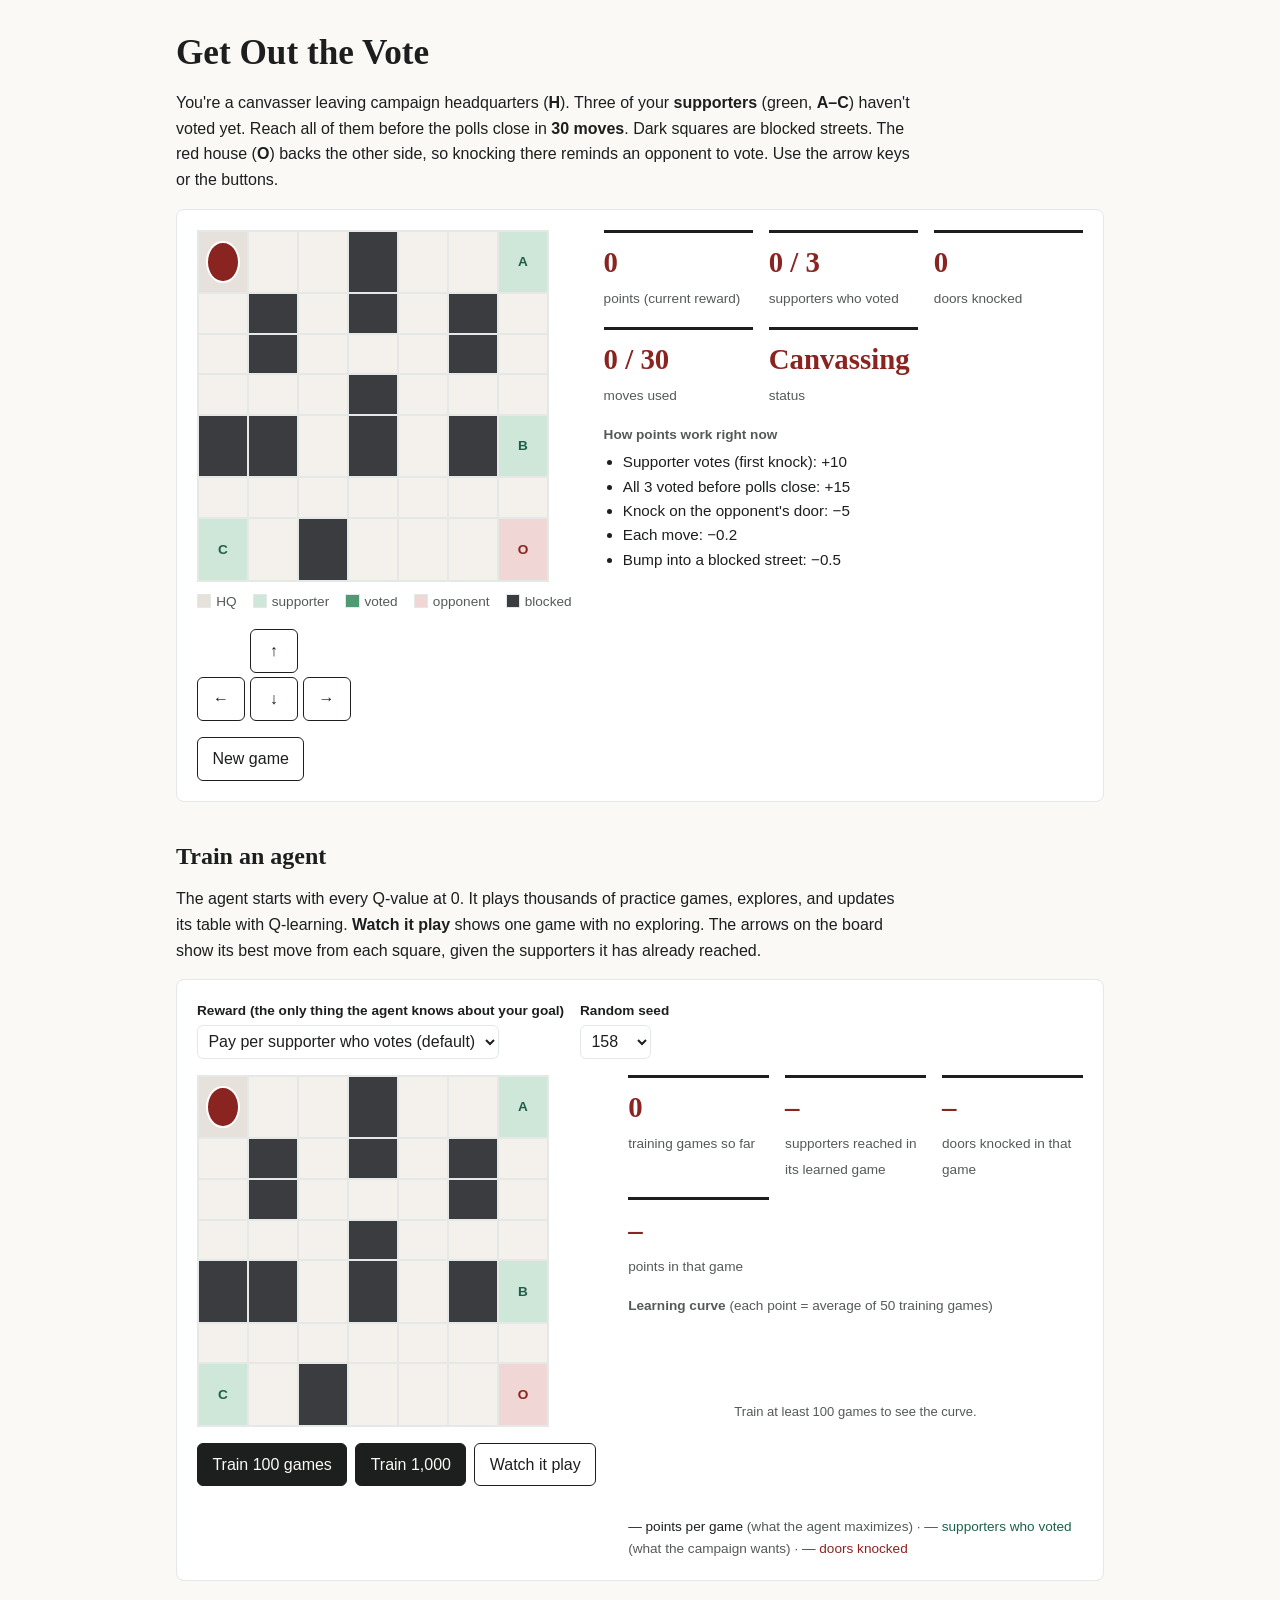
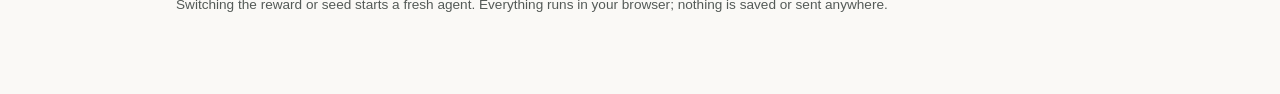
==== rl-game/index.html @ af79c5c8 "Add Get Out the Vote Q-learning game (Section 6 lab) Canvasser gridworld with a tabular Q-learning a" ====
<!doctype html>
<html lang="en">
<head>
<meta charset="utf-8">
<meta name="viewport" content="width=device-width, initial-scale=1">
<title>Get Out the Vote</title>
<style>
  :root {
    --text: #1c1f1e;
    --muted: #545a57;
    --bg: #faf9f6;
    --panel: #ffffff;
    --rule: #e4e8e6;
    --accent: #1f5f4a;
    --danger: #8a2420;
    --wall: #3a3c40;
    --cell: #f4f1ec;
    --hq: #e6e1da;
    --sup: #cfe7d8;
    --sup-done: #4f9a72;
    --opp: #f0d6d4;
    --agent: #8a2420;
    --serif: Georgia, "Times New Roman", serif;
    --sans: -apple-system, BlinkMacSystemFont, "Segoe UI", Roboto, Helvetica, Arial, sans-serif;
  }
  @media (prefers-color-scheme: dark) {
    :root {
      --text: #ecebe8; --muted: #a7aaa8; --bg: #161817; --panel: #1f2221; --rule: #333836;
      --accent: #6cc39a; --danger: #e07a73; --wall: #0b0c0d; --cell: #2a2d2c; --hq: #3b3d3b;
      --sup: #24473a; --sup-done: #4f9a72; --opp: #4d2a28; --agent: #e07a73;
    }
  }
  * { box-sizing: border-box; }
  body { margin: 0; background: var(--bg); color: var(--text); font-family: var(--sans); line-height: 1.6; }
  .wrap { max-width: 60rem; margin: 0 auto; padding: 2rem 16px 4rem; }
  h1, h2 { font-family: var(--serif); line-height: 1.2; }
  h1 { font-size: 2.2rem; margin: 0 0 .5rem; }
  h2 { font-size: 1.5rem; margin: 2.5rem 0 .5rem; }
  p { max-width: 46rem; }
  a { color: var(--accent); }
  .card { background: var(--panel); border: 1px solid var(--rule); border-radius: 8px; padding: 1.25rem; }
  .row { display: flex; gap: 2rem; flex-wrap: wrap; align-items: flex-start; }
  .board { display: grid; grid-template-columns: repeat(7, 1fr); width: min(100%, 22rem); aspect-ratio: 1;
           border: 1px solid var(--rule); }
  .c { background: var(--cell); border: 1px solid var(--rule); display: grid; place-items: center;
       font-weight: 700; font-size: .85rem; position: relative; }
  .c.wall { background: var(--wall); }
  .c.hq { background: var(--hq); }
  .c.sup { background: var(--sup); color: var(--accent); }
  .c.sup.done { background: var(--sup-done); color: #fff; }
  .c.opp { background: var(--opp); color: var(--danger); }
  .c .arrow { position: absolute; color: var(--muted); font-weight: 400; opacity: .7; }
  .c .dot { position: absolute; width: 70%; height: 70%; border-radius: 50%; background: var(--agent);
            border: 2px solid #fff; }
  .legend { display: flex; flex-wrap: wrap; gap: .3rem 1rem; font-size: .85rem; color: var(--muted); margin-top: .6rem; }
  .sw { display: inline-block; width: .9rem; height: .9rem; border: 1px solid var(--rule); vertical-align: -2px; margin-right: .3rem; }
  .stats { display: grid; grid-template-columns: repeat(auto-fit, minmax(8rem, 1fr)); gap: 1rem; flex: 1; min-width: 16rem; }
  .stat { border-top: 3px solid var(--text); padding-top: .4rem; }
  .stat b { display: block; font-family: var(--serif); font-size: 1.8rem; color: var(--danger); }
  .stat span { font-size: .85rem; color: var(--muted); }
  .pad { display: grid; grid-template-columns: repeat(3, 3rem); gap: .3rem; margin-top: 1rem; }
  button, select, input { font: inherit; }
  button { padding: .5rem .9rem; border-radius: 6px; border: 1.5px solid var(--text); background: var(--panel);
           color: var(--text); cursor: pointer; }
  button.primary { background: var(--text); color: var(--bg); }
  button:disabled { opacity: .5; cursor: default; }
  select, input { padding: .4rem; border-radius: 6px; border: 1px solid var(--rule); background: var(--panel); color: var(--text); }
  label { font-size: .85rem; font-weight: 600; display: block; margin-bottom: .2rem; }
  .controls { display: flex; flex-wrap: wrap; gap: 1rem; align-items: flex-end; margin-bottom: 1rem; }
  .btns { display: flex; flex-wrap: wrap; gap: .5rem; margin-top: 1rem; }
  ul.rules { margin: .3rem 0; padding-left: 1.2rem; font-size: .95rem; }
  canvas { width: 100%; height: 200px; display: block; }
  .key { font-size: .85rem; color: var(--muted); }
  .note { font-size: .85rem; color: var(--muted); }
</style>
</head>
<body>
<div class="wrap">
  <h1>Get Out the Vote</h1>
  <p>You're a canvasser leaving campaign headquarters (<b>H</b>). Three of your <b>supporters</b> (green, <b>A–C</b>)
  haven't voted yet. Reach all of them before the polls close in <b>30 moves</b>. Dark squares are blocked streets.
  The red house (<b>O</b>) backs the other side, so knocking there reminds an opponent to vote. Use the arrow keys or the buttons.</p>

  <div class="card">
    <div class="row">
      <div>
        <div class="board" id="playBoard"></div>
        <div class="legend">
          <span><i class="sw" style="background:var(--hq)"></i>HQ</span>
          <span><i class="sw" style="background:var(--sup)"></i>supporter</span>
          <span><i class="sw" style="background:var(--sup-done)"></i>voted</span>
          <span><i class="sw" style="background:var(--opp)"></i>opponent</span>
          <span><i class="sw" style="background:var(--wall)"></i>blocked</span>
        </div>
        <div class="pad">
          <span></span><button data-a="0" aria-label="up">↑</button><span></span>
          <button data-a="3" aria-label="left">←</button><button data-a="1" aria-label="down">↓</button><button data-a="2" aria-label="right">→</button>
        </div>
        <div class="btns"><button id="newGame">New game</button></div>
      </div>
      <div class="stats">
        <div class="stat"><b id="pScore">0</b><span>points (current reward)</span></div>
        <div class="stat"><b id="pVoters">0 / 3</b><span>supporters who voted</span></div>
        <div class="stat"><b id="pDoors">0</b><span>doors knocked</span></div>
        <div class="stat"><b id="pMoves">0 / 30</b><span>moves used</span></div>
        <div class="stat"><b id="pStatus">Canvassing</b><span>status</span></div>
        <div style="grid-column: 1 / -1">
          <div class="key"><b>How points work right now</b></div>
          <ul class="rules" id="rulesList"></ul>
        </div>
      </div>
    </div>
  </div>

  <h2>Train an agent</h2>
  <p>The agent starts with every Q-value at 0. It plays thousands of practice games, explores, and updates its table
  with Q-learning. <b>Watch it play</b> shows one game with no exploring. The arrows on the board show its best move
  from each square, given the supporters it has already reached.</p>

  <div class="card">
    <div class="controls">
      <div>
        <label for="rewardSel">Reward (the only thing the agent knows about your goal)</label>
        <select id="rewardSel">
          <option value="voters" selected>Pay per supporter who votes (default)</option>
          <option value="doors">Pay per door knocked</option>
        </select>
      </div>
      <div>
        <label for="seedSel">Random seed</label>
        <select id="seedSel"><option>158</option><option>1</option><option>42</option><option>2026</option></select>
      </div>
    </div>
    <div class="row">
      <div>
        <div class="board" id="agentBoard"></div>
        <div class="btns">
          <button class="primary" id="train100">Train 100 games</button>
          <button class="primary" id="train1000">Train 1,000</button>
          <button id="watch">Watch it play</button>
        </div>
      </div>
      <div class="stats">
        <div class="stat"><b id="aGames">0</b><span>training games so far</span></div>
        <div class="stat"><b id="aVoters">–</b><span>supporters reached in its learned game</span></div>
        <div class="stat"><b id="aDoors">–</b><span>doors knocked in that game</span></div>
        <div class="stat"><b id="aScore">–</b><span>points in that game</span></div>
        <div style="grid-column: 1 / -1">
          <div class="key"><b>Learning curve</b> (each point = average of 50 training games)</div>
          <canvas id="curve" width="600" height="200"></canvas>
          <div class="key"><span style="color:var(--text)">— points per game</span> (what the agent maximizes) ·
            <span style="color:var(--accent)">— supporters who voted</span> (what the campaign wants) ·
            <span style="color:var(--danger)">— doors knocked</span></div>
        </div>
      </div>
    </div>
  </div>
  <p class="note">Switching the reward or seed starts a fresh agent. Everything runs in your browser; nothing is saved or sent anywhere.</p>
</div>

<!-- Game + Q-learning engine. Plain JS so it also runs under Node for testing. -->
<script id="engine">
const W = 7, H = 7, MAX_MOVES = 30;
// # blocked, H headquarters, A/B/C supporters, O opponent household, . street
const MAP = [
  "H..#..A",
  ".#.#.#.",
  ".#...#.",
  "...#...",
  "##.#.#B",
  ".......",
  "C.#...O",
];
const SUPPORTERS = ["A", "B", "C"];
const MOVES = [[0, -1], [0, 1], [1, 0], [-1, 0]]; // up, down, right, left
const ARROWS = ["↑", "↓", "→", "←"];

const REWARDS = {
  // What the campaign actually wants: supporters who turn out.
  voters: {
    label: "Pay per supporter who votes",
    rules: ["Supporter votes (first knock): +10", "All 3 voted before polls close: +15",
            "Knock on the opponent's door: −5", "Each move: −0.2", "Bump into a blocked street: −0.5"],
    fn(ev) {
      let r = -0.2;
      if (ev.bump) r -= 0.5;
      if (ev.newVoter) r += 10;
      if (ev.opponent) r -= 5;
      if (ev.allDone) r += 15;
      return r;
    },
  },
  // Sounds reasonable ("reward effort, doors knocked is what we can measure") but is gameable:
  // re-knocking the same door counts every time, and opponents' doors count too.
  doors: {
    label: "Pay per door knocked",
    rules: ["Each door knocked (any house, any number of times): +2", "Each move: −0.2", "Bump into a blocked street: −0.5"],
    fn(ev) {
      let r = -0.2;
      if (ev.bump) r -= 0.5;
      if (ev.knock) r += 2;
      return r;
    },
  },
};

function newGame() {
  const g = { x: 0, y: 0, voted: 0, moves: 0, doors: 0, opponentKnocks: 0, done: false };
  return g;
}
function tile(x, y) { return MAP[y][x]; }
function stateIndex(g) { return (g.voted * H + g.y) * W + g.x; }
const N_STATES = 8 * W * H, N_ACTIONS = 4;

// Apply one move; returns the event record that reward functions read.
function step(g, a) {
  const [dx, dy] = MOVES[a];
  const nx = g.x + dx, ny = g.y + dy;
  const ev = { bump: false, knock: false, newVoter: false, opponent: false, allDone: false };
  if (nx < 0 || ny < 0 || nx >= W || ny >= H || tile(nx, ny) === "#") {
    ev.bump = true;
  } else {
    g.x = nx; g.y = ny;
    const t = tile(nx, ny);
    const si = SUPPORTERS.indexOf(t);
    if (si >= 0 || t === "O") { ev.knock = true; g.doors++; }
    if (t === "O") { ev.opponent = true; g.opponentKnocks++; }
    if (si >= 0 && !(g.voted & (1 << si))) {
      g.voted |= 1 << si; ev.newVoter = true;
      if (g.voted === 7) ev.allDone = true;
    }
  }
  g.moves++;
  if (ev.allDone || g.moves >= MAX_MOVES) g.done = true;
  return ev;
}
function votersOf(g) { return (g.voted & 1) + ((g.voted >> 1) & 1) + ((g.voted >> 2) & 1); }

function makeRng(seed) { // mulberry32
  let s = seed >>> 0;
  return () => { s = (s + 0x6D2B79F5) >>> 0; let t = s; t = Math.imul(t ^ (t >>> 15), t | 1);
    t ^= t + Math.imul(t ^ (t >>> 7), t | 61); return ((t ^ (t >>> 14)) >>> 0) / 4294967296; };
}

function makeAgent(rewardKey, seed) {
  return { rewardKey, rng: makeRng(seed), Q: new Float64Array(N_STATES * N_ACTIONS), games: 0,
           history: [], alpha: 0.2, gamma: 0.95 };
}
function greedy(agent, s) {
  let best = 0, bv = -Infinity;
  for (let a = 0; a < N_ACTIONS; a++) { const v = agent.Q[s * N_ACTIONS + a]; if (v > bv) { bv = v; best = a; } }
  return best;
}
// Exploration rate decays from 1.0 to 0.05 over the first 700 games.
function epsilon(agent) { return Math.max(0.05, 1 - agent.games / 700); }

function trainOne(agent) {
  const reward = REWARDS[agent.rewardKey].fn;
  const g = newGame();
  let total = 0;
  while (!g.done) {
    const s = stateIndex(g);
    const a = agent.rng() < epsilon(agent) ? Math.floor(agent.rng() * N_ACTIONS) : greedy(agent, s);
    const r = reward(step(g, a));
    total += r;
    const s2 = stateIndex(g);
    let target = r;
    if (!g.done) target += agent.gamma * agent.Q[s2 * N_ACTIONS + greedy(agent, s2)];
    const i = s * N_ACTIONS + a;
    agent.Q[i] += agent.alpha * (target - agent.Q[i]); // Q-learning update
  }
  agent.games++;
  agent.history.push({ points: total, voters: votersOf(g), doors: g.doors });
}
function train(agent, n) { for (let i = 0; i < n; i++) trainOne(agent); }

// One game with no exploring: what the agent has actually learned.
function playGreedy(agent) {
  const reward = REWARDS[agent.rewardKey].fn;
  const g = newGame(), path = [[g.x, g.y]];
  let points = 0;
  while (!g.done) { points += reward(step(g, greedy(agent, stateIndex(g)))); path.push([g.x, g.y]); }
  return { points, voters: votersOf(g), doors: g.doors, opponentKnocks: g.opponentKnocks, moves: g.moves, path };
}

if (typeof module !== "undefined") module.exports = { REWARDS, makeAgent, train, playGreedy, newGame, step, MAP };
</script>

<script>
(() => {
  const $ = (id) => document.getElementById(id);
  const fmt = (n) => (Math.round(n * 10) / 10).toString();

  function drawBoard(el, opts) {
    el.innerHTML = "";
    for (let y = 0; y < H; y++) for (let x = 0; x < W; x++) {
      const t = MAP[y][x], d = document.createElement("div");
      d.className = "c";
      if (t === "#") d.classList.add("wall");
      else if (t === "H") { d.classList.add("hq"); d.textContent = "H"; }
      else if (t === "O") { d.classList.add("opp"); d.textContent = "O"; }
      else if (SUPPORTERS.includes(t)) {
        d.classList.add("sup"); d.textContent = t;
        if (opts.voted & (1 << SUPPORTERS.indexOf(t))) d.classList.add("done");
      }
      if (opts.arrows && t !== "#" && !(x === opts.x && y === opts.y)) {
        const s = (opts.voted * H + y) * W + x, a = greedy(opts.agent, s);
        const qs = opts.agent.Q.slice(s * 4, s * 4 + 4);
        if (qs.some((v) => v !== 0) && !d.textContent) {
          const ar = document.createElement("span"); ar.className = "arrow"; ar.textContent = ARROWS[a]; d.appendChild(ar);
        }
      }
      if (x === opts.x && y === opts.y) { const dot = document.createElement("span"); dot.className = "dot"; d.appendChild(dot); }
      el.appendChild(d);
    }
  }

  // ---- Human play ----
  let pg, pPoints;
  function renderRules() {
    $("rulesList").innerHTML = REWARDS[$("rewardSel").value].rules.map((r) => `<li>${r}</li>`).join("");
  }
  function resetPlay() { pg = newGame(); pPoints = 0; renderPlay(); }
  function renderPlay() {
    drawBoard($("playBoard"), { x: pg.x, y: pg.y, voted: pg.voted });
    $("pScore").textContent = fmt(pPoints);
    $("pVoters").textContent = `${votersOf(pg)} / 3`;
    $("pDoors").textContent = pg.doors;
    $("pMoves").textContent = `${pg.moves} / ${MAX_MOVES}`;
    $("pStatus").textContent = !pg.done ? "Canvassing" : pg.voted === 7 ? "All voted!" : "Polls closed";
  }
  function humanMove(a) {
    if (pg.done) return;
    pPoints += REWARDS[$("rewardSel").value].fn(step(pg, a));
    renderPlay();
  }
  document.querySelectorAll(".pad button").forEach((b) => b.addEventListener("click", () => humanMove(+b.dataset.a)));
  const KEYS = { ArrowUp: 0, ArrowDown: 1, ArrowRight: 2, ArrowLeft: 3 };
  document.addEventListener("keydown", (e) => {
    if (e.key in KEYS && !/SELECT|INPUT/.test(document.activeElement.tagName)) { e.preventDefault(); humanMove(KEYS[e.key]); }
  });
  $("newGame").addEventListener("click", resetPlay);

  // ---- Agent ----
  let agent, anim = null;
  function resetAgent() {
    stopAnim();
    agent = makeAgent($("rewardSel").value, +$("seedSel").value);
    ["aVoters", "aDoors", "aScore"].forEach((id) => ($(id).textContent = "–"));
    renderAgent();
  }
  function renderAgent(pos) {
    const p = pos || { x: 0, y: 0, voted: 0 };
    drawBoard($("agentBoard"), { ...p, arrows: agent.games > 0, agent });
    $("aGames").textContent = agent.games.toLocaleString();
    drawCurve();
  }
  function showLearned() {
    const r = playGreedy(agent);
    $("aVoters").textContent = `${r.voters} / 3`;
    $("aDoors").textContent = r.doors;
    $("aScore").textContent = fmt(r.points);
    return r;
  }
  function doTrain(n) { stopAnim(); train(agent, n); showLearned(); renderAgent(); }
  $("train100").addEventListener("click", () => doTrain(100));
  $("train1000").addEventListener("click", () => doTrain(1000));
  $("watch").addEventListener("click", () => {
    stopAnim();
    const r = showLearned();
    const g = newGame(); let i = 0;
    const acts = [];
    // replay greedily so we can track the voted mask along the way
    const sim = newGame();
    while (!sim.done) { const a = greedy(agent, (sim.voted * H + sim.y) * W + sim.x); step(sim, a); acts.push(a); }
    renderAgent({ x: g.x, y: g.y, voted: g.voted });
    anim = setInterval(() => {
      if (i >= acts.length) return stopAnim();
      step(g, acts[i++]); renderAgent({ x: g.x, y: g.y, voted: g.voted });
    }, 180);
  });
  function stopAnim() { if (anim) { clearInterval(anim); anim = null; } }

  function drawCurve() {
    const cv = $("curve"), ctx = cv.getContext("2d");
    const dpr = window.devicePixelRatio || 1, w = cv.clientWidth || 600, h = 200;
    cv.width = w * dpr; cv.height = h * dpr; ctx.setTransform(dpr, 0, 0, dpr, 0, 0);
    ctx.clearRect(0, 0, w, h);
    const css = getComputedStyle(document.documentElement);
    const col = (v) => css.getPropertyValue(v).trim();
    const hist = agent.history, B = 50, n = Math.floor(hist.length / B);
    if (n < 2) {
      ctx.fillStyle = col("--muted"); ctx.font = "13px sans-serif"; ctx.textAlign = "center";
      ctx.fillText("Train at least 100 games to see the curve.", w / 2, h / 2); return;
    }
    const avg = (k) => Array.from({ length: n }, (_, i) => {
      let s = 0; for (let j = i * B; j < (i + 1) * B; j++) s += hist[j][k]; return s / B; });
    const series = [
      { d: avg("points"), c: col("--text") },
      { d: avg("voters"), c: col("--accent"), max: 3 },
      { d: avg("doors"), c: col("--danger") },
    ];
    ctx.strokeStyle = col("--rule"); ctx.beginPath(); ctx.moveTo(0, h - 1); ctx.lineTo(w, h - 1); ctx.stroke();
    for (const s of series) {
      const lo = Math.min(0, ...s.d), hi = Math.max(s.max || 0, ...s.d, 1);
      ctx.strokeStyle = s.c; ctx.lineWidth = 2; ctx.beginPath();
      s.d.forEach((v, i) => { const X = (i / (n - 1)) * (w - 8) + 4, Y = h - 6 - ((v - lo) / (hi - lo)) * (h - 12);
        i ? ctx.lineTo(X, Y) : ctx.moveTo(X, Y); });
      ctx.stroke();
    }
  }

  $("rewardSel").addEventListener("change", () => { renderRules(); resetPlay(); resetAgent(); });
  $("seedSel").addEventListener("change", resetAgent);
  window.addEventListener("resize", drawCurve);
  renderRules(); resetPlay(); resetAgent();
})();
</script>
</body>
</html>
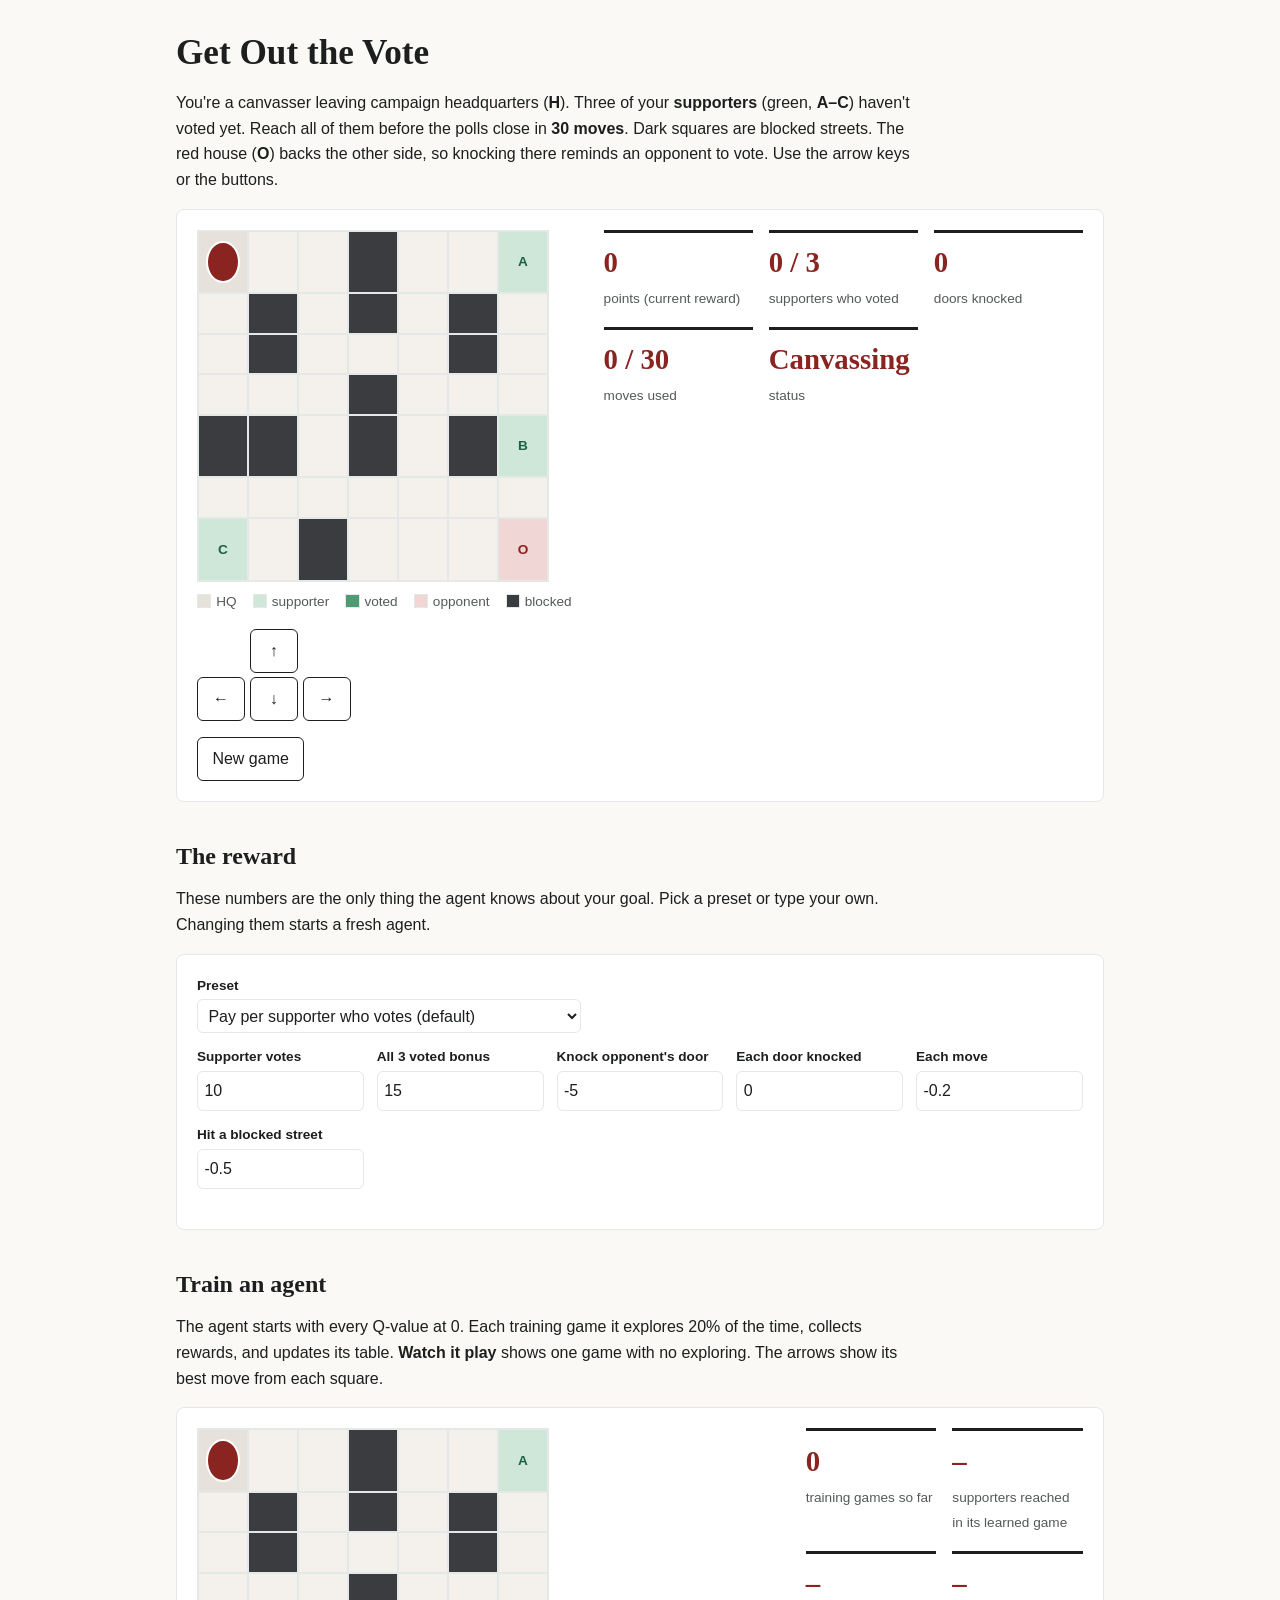
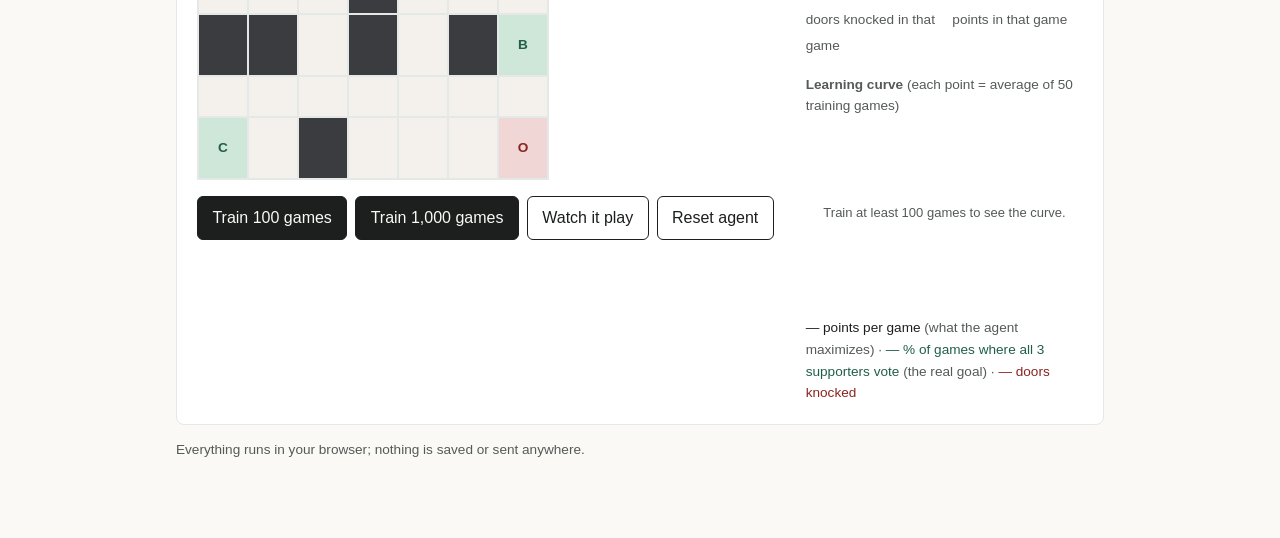
==== commit 4dc2c8fb: "Match Get Out the Vote to lab spec Editable reward() terms with presets, fixed epsilon 0.2 with rand" ====
--- a/rl-game/index.html
+++ b/rl-game/index.html
@@ -37,7 +37,6 @@
   h1 { font-size: 2.2rem; margin: 0 0 .5rem; }
   h2 { font-size: 1.5rem; margin: 2.5rem 0 .5rem; }
   p { max-width: 46rem; }
-  a { color: var(--accent); }
   .card { background: var(--panel); border: 1px solid var(--rule); border-radius: 8px; padding: 1.25rem; }
   .row { display: flex; gap: 2rem; flex-wrap: wrap; align-items: flex-start; }
   .board { display: grid; grid-template-columns: repeat(7, 1fr); width: min(100%, 22rem); aspect-ratio: 1;
@@ -63,12 +62,10 @@
   button { padding: .5rem .9rem; border-radius: 6px; border: 1.5px solid var(--text); background: var(--panel);
            color: var(--text); cursor: pointer; }
   button.primary { background: var(--text); color: var(--bg); }
-  button:disabled { opacity: .5; cursor: default; }
-  select, input { padding: .4rem; border-radius: 6px; border: 1px solid var(--rule); background: var(--panel); color: var(--text); }
+  select, input { padding: .4rem; border-radius: 6px; border: 1px solid var(--rule); background: var(--panel); color: var(--text); width: 100%; }
   label { font-size: .85rem; font-weight: 600; display: block; margin-bottom: .2rem; }
-  .controls { display: flex; flex-wrap: wrap; gap: 1rem; align-items: flex-end; margin-bottom: 1rem; }
+  .weights { display: grid; grid-template-columns: repeat(auto-fit, minmax(10rem, 1fr)); gap: .8rem; margin: .8rem 0 1.2rem; }
   .btns { display: flex; flex-wrap: wrap; gap: .5rem; margin-top: 1rem; }
-  ul.rules { margin: .3rem 0; padding-left: 1.2rem; font-size: .95rem; }
   canvas { width: 100%; height: 200px; display: block; }
   .key { font-size: .85rem; color: var(--muted); }
   .note { font-size: .85rem; color: var(--muted); }
@@ -104,40 +101,34 @@
         <div class="stat"><b id="pDoors">0</b><span>doors knocked</span></div>
         <div class="stat"><b id="pMoves">0 / 30</b><span>moves used</span></div>
         <div class="stat"><b id="pStatus">Canvassing</b><span>status</span></div>
-        <div style="grid-column: 1 / -1">
-          <div class="key"><b>How points work right now</b></div>
-          <ul class="rules" id="rulesList"></ul>
-        </div>
       </div>
     </div>
   </div>
 
+  <h2>The reward</h2>
+  <p>These numbers are the only thing the agent knows about your goal. Pick a preset or type your own. Changing them starts a fresh agent.</p>
+  <div class="card">
+    <label for="preset">Preset</label>
+    <select id="preset" style="max-width:24rem">
+      <option value="voters" selected>Pay per supporter who votes (default)</option>
+      <option value="doors">Pay per door knocked</option>
+    </select>
+    <div class="weights" id="weights"></div>
+  </div>
+
   <h2>Train an agent</h2>
-  <p>The agent starts with every Q-value at 0. It plays thousands of practice games, explores, and updates its table
-  with Q-learning. <b>Watch it play</b> shows one game with no exploring. The arrows on the board show its best move
-  from each square, given the supporters it has already reached.</p>
+  <p>The agent starts with every Q-value at 0. Each training game it explores 20% of the time, collects rewards, and
+  updates its table. <b>Watch it play</b> shows one game with no exploring. The arrows show its best move from each square.</p>
 
   <div class="card">
-    <div class="controls">
-      <div>
-        <label for="rewardSel">Reward (the only thing the agent knows about your goal)</label>
-        <select id="rewardSel">
-          <option value="voters" selected>Pay per supporter who votes (default)</option>
-          <option value="doors">Pay per door knocked</option>
-        </select>
-      </div>
-      <div>
-        <label for="seedSel">Random seed</label>
-        <select id="seedSel"><option>158</option><option>1</option><option>42</option><option>2026</option></select>
-      </div>
-    </div>
     <div class="row">
       <div>
         <div class="board" id="agentBoard"></div>
         <div class="btns">
           <button class="primary" id="train100">Train 100 games</button>
-          <button class="primary" id="train1000">Train 1,000</button>
+          <button class="primary" id="train1000">Train 1,000 games</button>
           <button id="watch">Watch it play</button>
+          <button id="resetAgent">Reset agent</button>
         </div>
       </div>
       <div class="stats">
@@ -149,17 +140,40 @@
           <div class="key"><b>Learning curve</b> (each point = average of 50 training games)</div>
           <canvas id="curve" width="600" height="200"></canvas>
           <div class="key"><span style="color:var(--text)">— points per game</span> (what the agent maximizes) ·
-            <span style="color:var(--accent)">— supporters who voted</span> (what the campaign wants) ·
+            <span style="color:var(--accent)">— % of games where all 3 supporters vote</span> (the real goal) ·
             <span style="color:var(--danger)">— doors knocked</span></div>
         </div>
       </div>
     </div>
   </div>
-  <p class="note">Switching the reward or seed starts a fresh agent. Everything runs in your browser; nothing is saved or sent anywhere.</p>
+  <p class="note">Everything runs in your browser; nothing is saved or sent anywhere.</p>
 </div>
 
 <!-- Game + Q-learning engine. Plain JS so it also runs under Node for testing. -->
 <script id="engine">
+// ---- Reward: the points for one move. `ev` says what happened, `w` holds the numbers set on the page. ----
+function reward(ev, w) {
+  let r = w.move;                       // every move costs a little, so shorter routes are better
+  if (ev.bump) r += w.bump;             // walking into a blocked street
+  if (ev.knock) r += w.door;            // any door knocked, including repeat knocks
+  if (ev.newVoter) r += w.voter;        // a supporter votes (first knock on their door only)
+  if (ev.opponent) r += w.opponent;     // knocking the opponent's door reminds them to vote
+  if (ev.allDone) r += w.allDone;       // all three supporters voted before polls close
+  return r;
+}
+
+const REWARD_TERMS = [
+  ["voter", "Supporter votes"], ["allDone", "All 3 voted bonus"], ["opponent", "Knock opponent's door"],
+  ["door", "Each door knocked"], ["move", "Each move"], ["bump", "Hit a blocked street"],
+];
+const PRESETS = {
+  // What the campaign actually wants: supporters who turn out.
+  voters: { voter: 10, allDone: 15, opponent: -5, door: 0, move: -0.2, bump: -0.5 },
+  // Sounds reasonable ("reward effort, doors knocked is what we can measure") but is gameable:
+  // re-knocking the same door counts every time.
+  doors:  { voter: 0, allDone: 0, opponent: 0, door: 2, move: -0.2, bump: -0.5 },
+};
+
 const W = 7, H = 7, MAX_MOVES = 30;
 // # blocked, H headquarters, A/B/C supporters, O opponent household, . street
 const MAP = [
@@ -175,44 +189,16 @@
 const MOVES = [[0, -1], [0, 1], [1, 0], [-1, 0]]; // up, down, right, left
 const ARROWS = ["↑", "↓", "→", "←"];
 
-const REWARDS = {
-  // What the campaign actually wants: supporters who turn out.
-  voters: {
-    label: "Pay per supporter who votes",
-    rules: ["Supporter votes (first knock): +10", "All 3 voted before polls close: +15",
-            "Knock on the opponent's door: −5", "Each move: −0.2", "Bump into a blocked street: −0.5"],
-    fn(ev) {
-      let r = -0.2;
-      if (ev.bump) r -= 0.5;
-      if (ev.newVoter) r += 10;
-      if (ev.opponent) r -= 5;
-      if (ev.allDone) r += 15;
-      return r;
-    },
-  },
-  // Sounds reasonable ("reward effort, doors knocked is what we can measure") but is gameable:
-  // re-knocking the same door counts every time, and opponents' doors count too.
-  doors: {
-    label: "Pay per door knocked",
-    rules: ["Each door knocked (any house, any number of times): +2", "Each move: −0.2", "Bump into a blocked street: −0.5"],
-    fn(ev) {
-      let r = -0.2;
-      if (ev.bump) r -= 0.5;
-      if (ev.knock) r += 2;
-      return r;
-    },
-  },
-};
-
-function newGame() {
-  const g = { x: 0, y: 0, voted: 0, moves: 0, doors: 0, opponentKnocks: 0, done: false };
-  return g;
-}
+// State = position x supporters already voted (3 yes/no flags).
+// 37 open squares x 8 combinations = 296 reachable states (392 slots in the table).
+const N_STATES = 8 * W * H, N_ACTIONS = 4;
+function stateIndex(g) { return (g.voted * H + g.y) * W + g.x; }
+
+function newGame() { return { x: 0, y: 0, voted: 0, moves: 0, doors: 0, opponentKnocks: 0, done: false }; }
 function tile(x, y) { return MAP[y][x]; }
-function stateIndex(g) { return (g.voted * H + g.y) * W + g.x; }
-const N_STATES = 8 * W * H, N_ACTIONS = 4;
-
-// Apply one move; returns the event record that reward functions read.
+function votersOf(g) { return (g.voted & 1) + ((g.voted >> 1) & 1) + ((g.voted >> 2) & 1); }
+
+// Apply one move; returns the event record that reward() reads.
 function step(g, a) {
   const [dx, dy] = MOVES[a];
   const nx = g.x + dx, ny = g.y + dy;
@@ -234,62 +220,74 @@
   if (ev.allDone || g.moves >= MAX_MOVES) g.done = true;
   return ev;
 }
-function votersOf(g) { return (g.voted & 1) + ((g.voted >> 1) & 1) + ((g.voted >> 2) & 1); }
-
-function makeRng(seed) { // mulberry32
+
+function makeRng(seed) { // mulberry32: seeded, so results are reproducible
   let s = seed >>> 0;
   return () => { s = (s + 0x6D2B79F5) >>> 0; let t = s; t = Math.imul(t ^ (t >>> 15), t | 1);
     t ^= t + Math.imul(t ^ (t >>> 7), t | 61); return ((t ^ (t >>> 14)) >>> 0) / 4294967296; };
 }
 
-function makeAgent(rewardKey, seed) {
-  return { rewardKey, rng: makeRng(seed), Q: new Float64Array(N_STATES * N_ACTIONS), games: 0,
-           history: [], alpha: 0.2, gamma: 0.95 };
-}
+// ---- Tabular Q-learning agent ----
+const EPSILON = 0.2, ALPHA = 0.2, GAMMA = 0.95, SEED = 158;
+function makeAgent(weights, seed = SEED) {
+  return { w: { ...weights }, rng: makeRng(seed), Q: new Float64Array(N_STATES * N_ACTIONS), games: 0, history: [] };
+}
+// Best action in state s; ties broken at random.
 function greedy(agent, s) {
-  let best = 0, bv = -Infinity;
-  for (let a = 0; a < N_ACTIONS; a++) { const v = agent.Q[s * N_ACTIONS + a]; if (v > bv) { bv = v; best = a; } }
-  return best;
-}
-// Exploration rate decays from 1.0 to 0.05 over the first 700 games.
-function epsilon(agent) { return Math.max(0.05, 1 - agent.games / 700); }
+  let best = [], bv = -Infinity;
+  for (let a = 0; a < N_ACTIONS; a++) {
+    const v = agent.Q[s * N_ACTIONS + a];
+    if (v > bv) { bv = v; best = [a]; } else if (v === bv) best.push(a);
+  }
+  return best.length === 1 ? best[0] : best[Math.floor(agent.rng() * best.length)];
+}
+function maxQ(agent, s) { let m = -Infinity; for (let a = 0; a < N_ACTIONS; a++) m = Math.max(m, agent.Q[s * N_ACTIONS + a]); return m; }
 
 function trainOne(agent) {
-  const reward = REWARDS[agent.rewardKey].fn;
   const g = newGame();
   let total = 0;
   while (!g.done) {
     const s = stateIndex(g);
-    const a = agent.rng() < epsilon(agent) ? Math.floor(agent.rng() * N_ACTIONS) : greedy(agent, s);
-    const r = reward(step(g, a));
+    const a = agent.rng() < EPSILON ? Math.floor(agent.rng() * N_ACTIONS) : greedy(agent, s);
+    const ev = step(g, a), r = reward(ev, agent.w);
     total += r;
-    const s2 = stateIndex(g);
-    let target = r;
-    if (!g.done) target += agent.gamma * agent.Q[s2 * N_ACTIONS + greedy(agent, s2)];
+    // Only "all 3 voted" truly ends the game. Running out of moves just cuts it off: the agent can't see
+    // the clock, so we still look ahead from where it stands instead of treating that square as an ending.
+    const target = ev.allDone ? r : r + GAMMA * maxQ(agent, stateIndex(g));
     const i = s * N_ACTIONS + a;
-    agent.Q[i] += agent.alpha * (target - agent.Q[i]); // Q-learning update
+    agent.Q[i] += ALPHA * (target - agent.Q[i]); // Q-learning update
   }
   agent.games++;
-  agent.history.push({ points: total, voters: votersOf(g), doors: g.doors });
+  agent.history.push({ points: total, goal: g.voted === 7 ? 1 : 0, doors: g.doors });
 }
 function train(agent, n) { for (let i = 0; i < n; i++) trainOne(agent); }
 
 // One game with no exploring: what the agent has actually learned.
 function playGreedy(agent) {
-  const reward = REWARDS[agent.rewardKey].fn;
-  const g = newGame(), path = [[g.x, g.y]];
+  const g = newGame(), path = [{ x: g.x, y: g.y, voted: g.voted }];
   let points = 0;
-  while (!g.done) { points += reward(step(g, greedy(agent, stateIndex(g)))); path.push([g.x, g.y]); }
+  while (!g.done) {
+    points += reward(step(g, greedy(agent, stateIndex(g))), agent.w);
+    path.push({ x: g.x, y: g.y, voted: g.voted });
+  }
   return { points, voters: votersOf(g), doors: g.doors, opponentKnocks: g.opponentKnocks, moves: g.moves, path };
 }
 
-if (typeof module !== "undefined") module.exports = { REWARDS, makeAgent, train, playGreedy, newGame, step, MAP };
+if (typeof module !== "undefined") module.exports = { reward, PRESETS, makeAgent, train, playGreedy, newGame, step, MAP };
 </script>
 
 <script>
 (() => {
   const $ = (id) => document.getElementById(id);
   const fmt = (n) => (Math.round(n * 10) / 10).toString();
+
+  // ---- Reward controls ----
+  $("weights").innerHTML = REWARD_TERMS.map(([k, label]) =>
+    `<div><label for="w-${k}">${label}</label><input type="number" step="0.1" id="w-${k}"></div>`).join("");
+  function setWeights(w) { for (const [k] of REWARD_TERMS) $("w-" + k).value = w[k]; }
+  function getWeights() {
+    const w = {}; for (const [k] of REWARD_TERMS) w[k] = parseFloat($("w-" + k).value) || 0; return w;
+  }
 
   function drawBoard(el, opts) {
     el.innerHTML = "";
@@ -303,11 +301,11 @@
         d.classList.add("sup"); d.textContent = t;
         if (opts.voted & (1 << SUPPORTERS.indexOf(t))) d.classList.add("done");
       }
-      if (opts.arrows && t !== "#" && !(x === opts.x && y === opts.y)) {
-        const s = (opts.voted * H + y) * W + x, a = greedy(opts.agent, s);
-        const qs = opts.agent.Q.slice(s * 4, s * 4 + 4);
-        if (qs.some((v) => v !== 0) && !d.textContent) {
-          const ar = document.createElement("span"); ar.className = "arrow"; ar.textContent = ARROWS[a]; d.appendChild(ar);
+      if (opts.agent && opts.agent.games > 0 && t !== "#" && !d.textContent && !(x === opts.x && y === opts.y)) {
+        const s = (opts.voted * H + y) * W + x, qs = opts.agent.Q.slice(s * 4, s * 4 + 4);
+        if (qs.some((v) => v !== 0)) {
+          const best = qs.indexOf(Math.max(...qs));
+          const ar = document.createElement("span"); ar.className = "arrow"; ar.textContent = ARROWS[best]; d.appendChild(ar);
         }
       }
       if (x === opts.x && y === opts.y) { const dot = document.createElement("span"); dot.className = "dot"; d.appendChild(dot); }
@@ -317,9 +315,6 @@
 
   // ---- Human play ----
   let pg, pPoints;
-  function renderRules() {
-    $("rulesList").innerHTML = REWARDS[$("rewardSel").value].rules.map((r) => `<li>${r}</li>`).join("");
-  }
   function resetPlay() { pg = newGame(); pPoints = 0; renderPlay(); }
   function renderPlay() {
     drawBoard($("playBoard"), { x: pg.x, y: pg.y, voted: pg.voted });
@@ -331,7 +326,7 @@
   }
   function humanMove(a) {
     if (pg.done) return;
-    pPoints += REWARDS[$("rewardSel").value].fn(step(pg, a));
+    pPoints += reward(step(pg, a), getWeights());
     renderPlay();
   }
   document.querySelectorAll(".pad button").forEach((b) => b.addEventListener("click", () => humanMove(+b.dataset.a)));
@@ -345,13 +340,13 @@
   let agent, anim = null;
   function resetAgent() {
     stopAnim();
-    agent = makeAgent($("rewardSel").value, +$("seedSel").value);
+    agent = makeAgent(getWeights());
     ["aVoters", "aDoors", "aScore"].forEach((id) => ($(id).textContent = "–"));
     renderAgent();
   }
   function renderAgent(pos) {
     const p = pos || { x: 0, y: 0, voted: 0 };
-    drawBoard($("agentBoard"), { ...p, arrows: agent.games > 0, agent });
+    drawBoard($("agentBoard"), { ...p, agent });
     $("aGames").textContent = agent.games.toLocaleString();
     drawCurve();
   }
@@ -365,19 +360,13 @@
   function doTrain(n) { stopAnim(); train(agent, n); showLearned(); renderAgent(); }
   $("train100").addEventListener("click", () => doTrain(100));
   $("train1000").addEventListener("click", () => doTrain(1000));
+  $("resetAgent").addEventListener("click", resetAgent);
   $("watch").addEventListener("click", () => {
     stopAnim();
-    const r = showLearned();
-    const g = newGame(); let i = 0;
-    const acts = [];
-    // replay greedily so we can track the voted mask along the way
-    const sim = newGame();
-    while (!sim.done) { const a = greedy(agent, (sim.voted * H + sim.y) * W + sim.x); step(sim, a); acts.push(a); }
-    renderAgent({ x: g.x, y: g.y, voted: g.voted });
-    anim = setInterval(() => {
-      if (i >= acts.length) return stopAnim();
-      step(g, acts[i++]); renderAgent({ x: g.x, y: g.y, voted: g.voted });
-    }, 180);
+    const { path } = showLearned();
+    let i = 0;
+    renderAgent(path[0]);
+    anim = setInterval(() => { if (++i >= path.length) return stopAnim(); renderAgent(path[i]); }, 180);
   });
   function stopAnim() { if (anim) { clearInterval(anim); anim = null; } }
 
@@ -397,12 +386,12 @@
       let s = 0; for (let j = i * B; j < (i + 1) * B; j++) s += hist[j][k]; return s / B; });
     const series = [
       { d: avg("points"), c: col("--text") },
-      { d: avg("voters"), c: col("--accent"), max: 3 },
+      { d: avg("goal"), c: col("--accent"), lo: 0, hi: 1 },
       { d: avg("doors"), c: col("--danger") },
     ];
     ctx.strokeStyle = col("--rule"); ctx.beginPath(); ctx.moveTo(0, h - 1); ctx.lineTo(w, h - 1); ctx.stroke();
     for (const s of series) {
-      const lo = Math.min(0, ...s.d), hi = Math.max(s.max || 0, ...s.d, 1);
+      const lo = s.lo ?? Math.min(0, ...s.d), hi = s.hi ?? Math.max(...s.d, 1);
       ctx.strokeStyle = s.c; ctx.lineWidth = 2; ctx.beginPath();
       s.d.forEach((v, i) => { const X = (i / (n - 1)) * (w - 8) + 4, Y = h - 6 - ((v - lo) / (hi - lo)) * (h - 12);
         i ? ctx.lineTo(X, Y) : ctx.moveTo(X, Y); });
@@ -410,10 +399,10 @@
     }
   }
 
-  $("rewardSel").addEventListener("change", () => { renderRules(); resetPlay(); resetAgent(); });
-  $("seedSel").addEventListener("change", resetAgent);
+  $("preset").addEventListener("change", () => { setWeights(PRESETS[$("preset").value]); resetPlay(); resetAgent(); });
+  $("weights").addEventListener("change", () => { resetPlay(); resetAgent(); });
   window.addEventListener("resize", drawCurve);
-  renderRules(); resetPlay(); resetAgent();
+  setWeights(PRESETS.voters); resetPlay(); resetAgent();
 })();
 </script>
 </body>
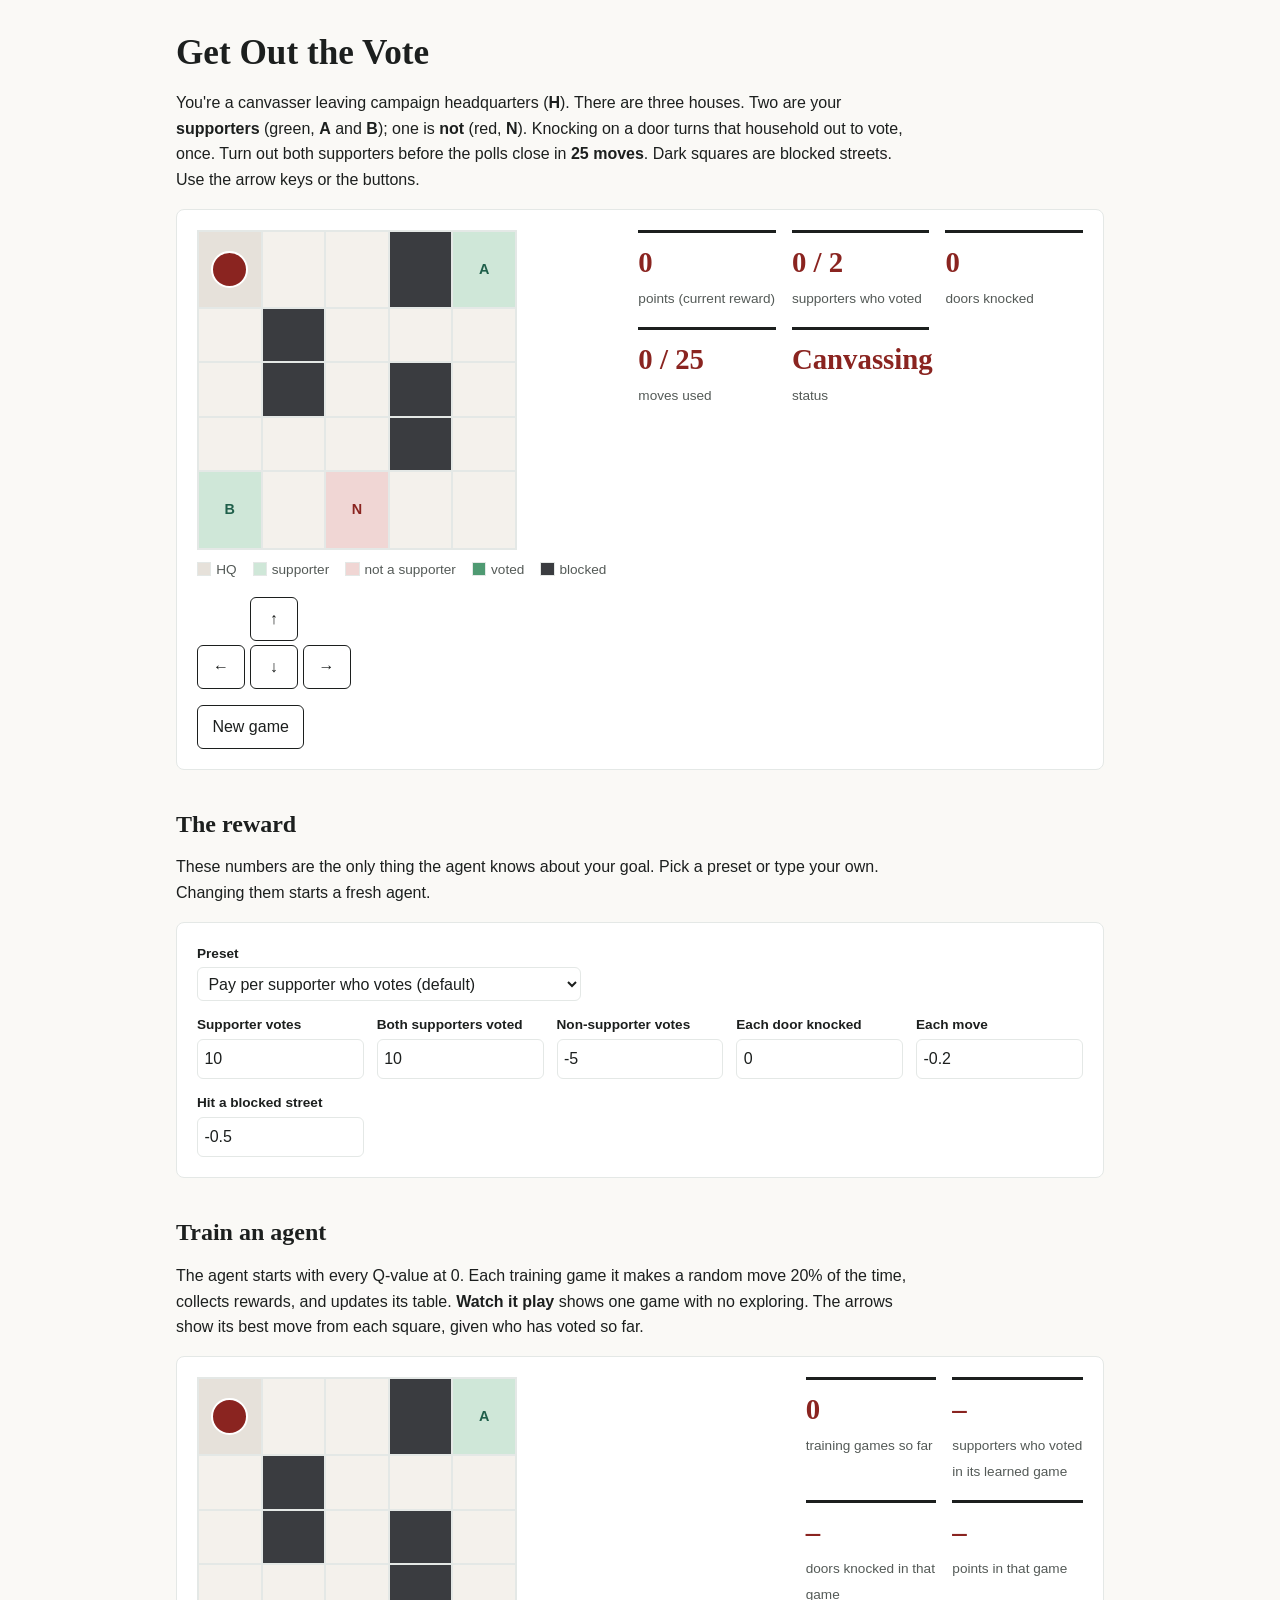
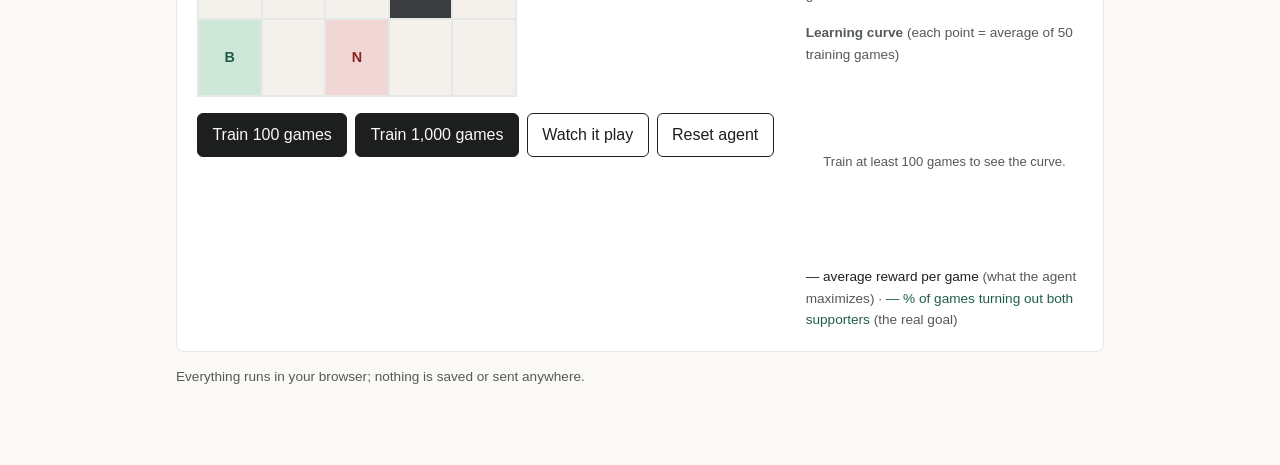
==== commit 7a519b2f: "Rebuild Get Out the Vote to the lab's 5x5 prompt 5x5 grid, 25 moves, two supporters and one non-supp" ====
--- a/rl-game/index.html
+++ b/rl-game/index.html
@@ -19,6 +19,7 @@
     --sup: #cfe7d8;
     --sup-done: #4f9a72;
     --opp: #f0d6d4;
+    --opp-done: #b5524c;
     --agent: #8a2420;
     --serif: Georgia, "Times New Roman", serif;
     --sans: -apple-system, BlinkMacSystemFont, "Segoe UI", Roboto, Helvetica, Arial, sans-serif;
@@ -27,7 +28,7 @@
     :root {
       --text: #ecebe8; --muted: #a7aaa8; --bg: #161817; --panel: #1f2221; --rule: #333836;
       --accent: #6cc39a; --danger: #e07a73; --wall: #0b0c0d; --cell: #2a2d2c; --hq: #3b3d3b;
-      --sup: #24473a; --sup-done: #4f9a72; --opp: #4d2a28; --agent: #e07a73;
+      --sup: #24473a; --sup-done: #4f9a72; --opp: #4d2a28; --opp-done: #b5524c; --agent: #e07a73;
     }
   }
   * { box-sizing: border-box; }
@@ -39,17 +40,18 @@
   p { max-width: 46rem; }
   .card { background: var(--panel); border: 1px solid var(--rule); border-radius: 8px; padding: 1.25rem; }
   .row { display: flex; gap: 2rem; flex-wrap: wrap; align-items: flex-start; }
-  .board { display: grid; grid-template-columns: repeat(7, 1fr); width: min(100%, 22rem); aspect-ratio: 1;
+  .board { display: grid; grid-template-columns: repeat(5, 1fr); width: min(100%, 20rem); aspect-ratio: 1;
            border: 1px solid var(--rule); }
   .c { background: var(--cell); border: 1px solid var(--rule); display: grid; place-items: center;
-       font-weight: 700; font-size: .85rem; position: relative; }
+       font-weight: 700; font-size: .9rem; position: relative; }
   .c.wall { background: var(--wall); }
   .c.hq { background: var(--hq); }
   .c.sup { background: var(--sup); color: var(--accent); }
   .c.sup.done { background: var(--sup-done); color: #fff; }
   .c.opp { background: var(--opp); color: var(--danger); }
+  .c.opp.done { background: var(--opp-done); color: #fff; }
   .c .arrow { position: absolute; color: var(--muted); font-weight: 400; opacity: .7; }
-  .c .dot { position: absolute; width: 70%; height: 70%; border-radius: 50%; background: var(--agent);
+  .c .dot { position: absolute; width: 60%; aspect-ratio: 1; border-radius: 50%; background: var(--agent);
             border: 2px solid #fff; }
   .legend { display: flex; flex-wrap: wrap; gap: .3rem 1rem; font-size: .85rem; color: var(--muted); margin-top: .6rem; }
   .sw { display: inline-block; width: .9rem; height: .9rem; border: 1px solid var(--rule); vertical-align: -2px; margin-right: .3rem; }
@@ -64,7 +66,7 @@
   button.primary { background: var(--text); color: var(--bg); }
   select, input { padding: .4rem; border-radius: 6px; border: 1px solid var(--rule); background: var(--panel); color: var(--text); width: 100%; }
   label { font-size: .85rem; font-weight: 600; display: block; margin-bottom: .2rem; }
-  .weights { display: grid; grid-template-columns: repeat(auto-fit, minmax(10rem, 1fr)); gap: .8rem; margin: .8rem 0 1.2rem; }
+  .weights { display: grid; grid-template-columns: repeat(auto-fit, minmax(10rem, 1fr)); gap: .8rem; margin: .8rem 0 0; }
   .btns { display: flex; flex-wrap: wrap; gap: .5rem; margin-top: 1rem; }
   canvas { width: 100%; height: 200px; display: block; }
   .key { font-size: .85rem; color: var(--muted); }
@@ -74,9 +76,10 @@
 <body>
 <div class="wrap">
   <h1>Get Out the Vote</h1>
-  <p>You're a canvasser leaving campaign headquarters (<b>H</b>). Three of your <b>supporters</b> (green, <b>A–C</b>)
-  haven't voted yet. Reach all of them before the polls close in <b>30 moves</b>. Dark squares are blocked streets.
-  The red house (<b>O</b>) backs the other side, so knocking there reminds an opponent to vote. Use the arrow keys or the buttons.</p>
+  <p>You're a canvasser leaving campaign headquarters (<b>H</b>). There are three houses. Two are your
+  <b>supporters</b> (green, <b>A</b> and <b>B</b>); one is <b>not</b> (red, <b>N</b>). Knocking on a door turns that
+  household out to vote, once. Turn out both supporters before the polls close in <b>25 moves</b>.
+  Dark squares are blocked streets. Use the arrow keys or the buttons.</p>
 
   <div class="card">
     <div class="row">
@@ -85,8 +88,8 @@
         <div class="legend">
           <span><i class="sw" style="background:var(--hq)"></i>HQ</span>
           <span><i class="sw" style="background:var(--sup)"></i>supporter</span>
+          <span><i class="sw" style="background:var(--opp)"></i>not a supporter</span>
           <span><i class="sw" style="background:var(--sup-done)"></i>voted</span>
-          <span><i class="sw" style="background:var(--opp)"></i>opponent</span>
           <span><i class="sw" style="background:var(--wall)"></i>blocked</span>
         </div>
         <div class="pad">
@@ -97,16 +100,17 @@
       </div>
       <div class="stats">
         <div class="stat"><b id="pScore">0</b><span>points (current reward)</span></div>
-        <div class="stat"><b id="pVoters">0 / 3</b><span>supporters who voted</span></div>
+        <div class="stat"><b id="pVoters">0 / 2</b><span>supporters who voted</span></div>
         <div class="stat"><b id="pDoors">0</b><span>doors knocked</span></div>
-        <div class="stat"><b id="pMoves">0 / 30</b><span>moves used</span></div>
+        <div class="stat"><b id="pMoves">0 / 25</b><span>moves used</span></div>
         <div class="stat"><b id="pStatus">Canvassing</b><span>status</span></div>
       </div>
     </div>
   </div>
 
   <h2>The reward</h2>
-  <p>These numbers are the only thing the agent knows about your goal. Pick a preset or type your own. Changing them starts a fresh agent.</p>
+  <p>These numbers are the only thing the agent knows about your goal. Pick a preset or type your own.
+  Changing them starts a fresh agent.</p>
   <div class="card">
     <label for="preset">Preset</label>
     <select id="preset" style="max-width:24rem">
@@ -117,8 +121,9 @@
   </div>
 
   <h2>Train an agent</h2>
-  <p>The agent starts with every Q-value at 0. Each training game it explores 20% of the time, collects rewards, and
-  updates its table. <b>Watch it play</b> shows one game with no exploring. The arrows show its best move from each square.</p>
+  <p>The agent starts with every Q-value at 0. Each training game it makes a random move 20% of the time, collects
+  rewards, and updates its table. <b>Watch it play</b> shows one game with no exploring. The arrows show its best move
+  from each square, given who has voted so far.</p>
 
   <div class="card">
     <div class="row">
@@ -133,15 +138,14 @@
       </div>
       <div class="stats">
         <div class="stat"><b id="aGames">0</b><span>training games so far</span></div>
-        <div class="stat"><b id="aVoters">–</b><span>supporters reached in its learned game</span></div>
+        <div class="stat"><b id="aVoters">–</b><span>supporters who voted in its learned game</span></div>
         <div class="stat"><b id="aDoors">–</b><span>doors knocked in that game</span></div>
         <div class="stat"><b id="aScore">–</b><span>points in that game</span></div>
         <div style="grid-column: 1 / -1">
           <div class="key"><b>Learning curve</b> (each point = average of 50 training games)</div>
           <canvas id="curve" width="600" height="200"></canvas>
-          <div class="key"><span style="color:var(--text)">— points per game</span> (what the agent maximizes) ·
-            <span style="color:var(--accent)">— % of games where all 3 supporters vote</span> (the real goal) ·
-            <span style="color:var(--danger)">— doors knocked</span></div>
+          <div class="key"><span style="color:var(--text)">— average reward per game</span> (what the agent maximizes) ·
+            <span style="color:var(--accent)">— % of games turning out both supporters</span> (the real goal)</div>
         </div>
       </div>
     </div>
@@ -154,70 +158,71 @@
 // ---- Reward: the points for one move. `ev` says what happened, `w` holds the numbers set on the page. ----
 function reward(ev, w) {
   let r = w.move;                       // every move costs a little, so shorter routes are better
-  if (ev.bump) r += w.bump;             // walking into a blocked street
+  if (ev.bump) r += w.bump;             // walking into a blocked street or the edge
   if (ev.knock) r += w.door;            // any door knocked, including repeat knocks
-  if (ev.newVoter) r += w.voter;        // a supporter votes (first knock on their door only)
-  if (ev.opponent) r += w.opponent;     // knocking the opponent's door reminds them to vote
-  if (ev.allDone) r += w.allDone;       // all three supporters voted before polls close
+  if (ev.newSupporter) r += w.supporter; // a supporter turns out to vote (first knock only)
+  if (ev.newOther) r += w.other;        // the non-supporter turns out to vote (first knock only)
+  if (ev.goal) r += w.goal;             // both supporters have voted: the real goal
   return r;
 }
 
 const REWARD_TERMS = [
-  ["voter", "Supporter votes"], ["allDone", "All 3 voted bonus"], ["opponent", "Knock opponent's door"],
+  ["supporter", "Supporter votes"], ["goal", "Both supporters voted"], ["other", "Non-supporter votes"],
   ["door", "Each door knocked"], ["move", "Each move"], ["bump", "Hit a blocked street"],
 ];
 const PRESETS = {
-  // What the campaign actually wants: supporters who turn out.
-  voters: { voter: 10, allDone: 15, opponent: -5, door: 0, move: -0.2, bump: -0.5 },
-  // Sounds reasonable ("reward effort, doors knocked is what we can measure") but is gameable:
-  // re-knocking the same door counts every time.
-  doors:  { voter: 0, allDone: 0, opponent: 0, door: 2, move: -0.2, bump: -0.5 },
+  // What the campaign actually wants: its supporters turn out, and the other side doesn't.
+  voters: { supporter: 10, goal: 10, other: -5, door: 0, move: -0.2, bump: -0.5 },
+  // Sounds reasonable ("reward effort; doors knocked is easy to count") but is gameable:
+  // knocking the same door again counts every time, and so does the non-supporter's door.
+  doors:  { supporter: 0, goal: 0, other: 0, door: 2, move: -0.2, bump: -0.5 },
 };
 
-const W = 7, H = 7, MAX_MOVES = 30;
-// # blocked, H headquarters, A/B/C supporters, O opponent household, . street
+const W = 5, H = 5, MAX_MOVES = 25;
+// # blocked, H headquarters, A/B supporters, N non-supporter, . street
 const MAP = [
-  "H..#..A",
-  ".#.#.#.",
-  ".#...#.",
-  "...#...",
-  "##.#.#B",
-  ".......",
-  "C.#...O",
+  "H..#A",
+  ".#...",
+  ".#.#.",
+  "...#.",
+  "B.N..",
 ];
-const SUPPORTERS = ["A", "B", "C"];
+const HOUSES = ["A", "B", "N"];           // bit 0, bit 1, bit 2 of `voted`
+const SUPPORTER_BITS = 0b011, OTHER_BIT = 0b100;
 const MOVES = [[0, -1], [0, 1], [1, 0], [-1, 0]]; // up, down, right, left
 const ARROWS = ["↑", "↓", "→", "←"];
 
-// State = position x supporters already voted (3 yes/no flags).
-// 37 open squares x 8 combinations = 296 reachable states (392 slots in the table).
+// State = canvasser's square x which of the 3 houses have voted (8 combinations).
+// 20 open squares x 8 = 160 reachable states (200 slots in the table).
 const N_STATES = 8 * W * H, N_ACTIONS = 4;
 function stateIndex(g) { return (g.voted * H + g.y) * W + g.x; }
 
-function newGame() { return { x: 0, y: 0, voted: 0, moves: 0, doors: 0, opponentKnocks: 0, done: false }; }
+function newGame() { return { x: 0, y: 0, voted: 0, moves: 0, doors: 0, done: false }; }
 function tile(x, y) { return MAP[y][x]; }
-function votersOf(g) { return (g.voted & 1) + ((g.voted >> 1) & 1) + ((g.voted >> 2) & 1); }
+function supportersVoted(g) { return (g.voted & 1) + ((g.voted >> 1) & 1); }
 
 // Apply one move; returns the event record that reward() reads.
 function step(g, a) {
   const [dx, dy] = MOVES[a];
   const nx = g.x + dx, ny = g.y + dy;
-  const ev = { bump: false, knock: false, newVoter: false, opponent: false, allDone: false };
+  const ev = { bump: false, knock: false, newSupporter: false, newOther: false, goal: false };
   if (nx < 0 || ny < 0 || nx >= W || ny >= H || tile(nx, ny) === "#") {
     ev.bump = true;
   } else {
     g.x = nx; g.y = ny;
-    const t = tile(nx, ny);
-    const si = SUPPORTERS.indexOf(t);
-    if (si >= 0 || t === "O") { ev.knock = true; g.doors++; }
-    if (t === "O") { ev.opponent = true; g.opponentKnocks++; }
-    if (si >= 0 && !(g.voted & (1 << si))) {
-      g.voted |= 1 << si; ev.newVoter = true;
-      if (g.voted === 7) ev.allDone = true;
+    const h = HOUSES.indexOf(tile(nx, ny));
+    if (h >= 0) {
+      ev.knock = true; g.doors++;
+      const bit = 1 << h;
+      if (!(g.voted & bit)) {           // each household turns out once
+        g.voted |= bit;
+        if (bit === OTHER_BIT) ev.newOther = true; else ev.newSupporter = true;
+        if ((g.voted & SUPPORTER_BITS) === SUPPORTER_BITS) ev.goal = true;
+      }
     }
   }
   g.moves++;
-  if (ev.allDone || g.moves >= MAX_MOVES) g.done = true;
+  if (ev.goal || g.moves >= MAX_MOVES) g.done = true;
   return ev;
 }
 
@@ -251,14 +256,14 @@
     const a = agent.rng() < EPSILON ? Math.floor(agent.rng() * N_ACTIONS) : greedy(agent, s);
     const ev = step(g, a), r = reward(ev, agent.w);
     total += r;
-    // Only "all 3 voted" truly ends the game. Running out of moves just cuts it off: the agent can't see
+    // Only reaching the goal truly ends the game. Running out of moves just cuts it off: the agent can't see
     // the clock, so we still look ahead from where it stands instead of treating that square as an ending.
-    const target = ev.allDone ? r : r + GAMMA * maxQ(agent, stateIndex(g));
+    const target = ev.goal ? r : r + GAMMA * maxQ(agent, stateIndex(g));
     const i = s * N_ACTIONS + a;
     agent.Q[i] += ALPHA * (target - agent.Q[i]); // Q-learning update
   }
   agent.games++;
-  agent.history.push({ points: total, goal: g.voted === 7 ? 1 : 0, doors: g.doors });
+  agent.history.push({ points: total, goal: (g.voted & SUPPORTER_BITS) === SUPPORTER_BITS ? 1 : 0 });
 }
 function train(agent, n) { for (let i = 0; i < n; i++) trainOne(agent); }
 
@@ -270,7 +275,7 @@
     points += reward(step(g, greedy(agent, stateIndex(g))), agent.w);
     path.push({ x: g.x, y: g.y, voted: g.voted });
   }
-  return { points, voters: votersOf(g), doors: g.doors, opponentKnocks: g.opponentKnocks, moves: g.moves, path };
+  return { points, supporters: supportersVoted(g), other: !!(g.voted & OTHER_BIT), doors: g.doors, moves: g.moves, path };
 }
 
 if (typeof module !== "undefined") module.exports = { reward, PRESETS, makeAgent, train, playGreedy, newGame, step, MAP };
@@ -294,18 +299,18 @@
     for (let y = 0; y < H; y++) for (let x = 0; x < W; x++) {
       const t = MAP[y][x], d = document.createElement("div");
       d.className = "c";
+      const h = HOUSES.indexOf(t);
       if (t === "#") d.classList.add("wall");
       else if (t === "H") { d.classList.add("hq"); d.textContent = "H"; }
-      else if (t === "O") { d.classList.add("opp"); d.textContent = "O"; }
-      else if (SUPPORTERS.includes(t)) {
-        d.classList.add("sup"); d.textContent = t;
-        if (opts.voted & (1 << SUPPORTERS.indexOf(t))) d.classList.add("done");
+      else if (h >= 0) {
+        d.classList.add(t === "N" ? "opp" : "sup"); d.textContent = t;
+        if (opts.voted & (1 << h)) d.classList.add("done");
       }
       if (opts.agent && opts.agent.games > 0 && t !== "#" && !d.textContent && !(x === opts.x && y === opts.y)) {
         const s = (opts.voted * H + y) * W + x, qs = opts.agent.Q.slice(s * 4, s * 4 + 4);
         if (qs.some((v) => v !== 0)) {
-          const best = qs.indexOf(Math.max(...qs));
-          const ar = document.createElement("span"); ar.className = "arrow"; ar.textContent = ARROWS[best]; d.appendChild(ar);
+          const ar = document.createElement("span"); ar.className = "arrow";
+          ar.textContent = ARROWS[qs.indexOf(Math.max(...qs))]; d.appendChild(ar);
         }
       }
       if (x === opts.x && y === opts.y) { const dot = document.createElement("span"); dot.className = "dot"; d.appendChild(dot); }
@@ -319,10 +324,10 @@
   function renderPlay() {
     drawBoard($("playBoard"), { x: pg.x, y: pg.y, voted: pg.voted });
     $("pScore").textContent = fmt(pPoints);
-    $("pVoters").textContent = `${votersOf(pg)} / 3`;
+    $("pVoters").textContent = `${supportersVoted(pg)} / 2`;
     $("pDoors").textContent = pg.doors;
     $("pMoves").textContent = `${pg.moves} / ${MAX_MOVES}`;
-    $("pStatus").textContent = !pg.done ? "Canvassing" : pg.voted === 7 ? "All voted!" : "Polls closed";
+    $("pStatus").textContent = !pg.done ? "Canvassing" : supportersVoted(pg) === 2 ? "Both voted!" : "Polls closed";
   }
   function humanMove(a) {
     if (pg.done) return;
@@ -345,14 +350,13 @@
     renderAgent();
   }
   function renderAgent(pos) {
-    const p = pos || { x: 0, y: 0, voted: 0 };
-    drawBoard($("agentBoard"), { ...p, agent });
+    drawBoard($("agentBoard"), { ...(pos || { x: 0, y: 0, voted: 0 }), agent });
     $("aGames").textContent = agent.games.toLocaleString();
     drawCurve();
   }
   function showLearned() {
     const r = playGreedy(agent);
-    $("aVoters").textContent = `${r.voters} / 3`;
+    $("aVoters").textContent = `${r.supporters} / 2`;
     $("aDoors").textContent = r.doors;
     $("aScore").textContent = fmt(r.points);
     return r;
@@ -366,7 +370,7 @@
     const { path } = showLearned();
     let i = 0;
     renderAgent(path[0]);
-    anim = setInterval(() => { if (++i >= path.length) return stopAnim(); renderAgent(path[i]); }, 180);
+    anim = setInterval(() => { if (++i >= path.length) return stopAnim(); renderAgent(path[i]); }, 200);
   });
   function stopAnim() { if (anim) { clearInterval(anim); anim = null; } }
 
@@ -387,7 +391,6 @@
     const series = [
       { d: avg("points"), c: col("--text") },
       { d: avg("goal"), c: col("--accent"), lo: 0, hi: 1 },
-      { d: avg("doors"), c: col("--danger") },
     ];
     ctx.strokeStyle = col("--rule"); ctx.beginPath(); ctx.moveTo(0, h - 1); ctx.lineTo(w, h - 1); ctx.stroke();
     for (const s of series) {
